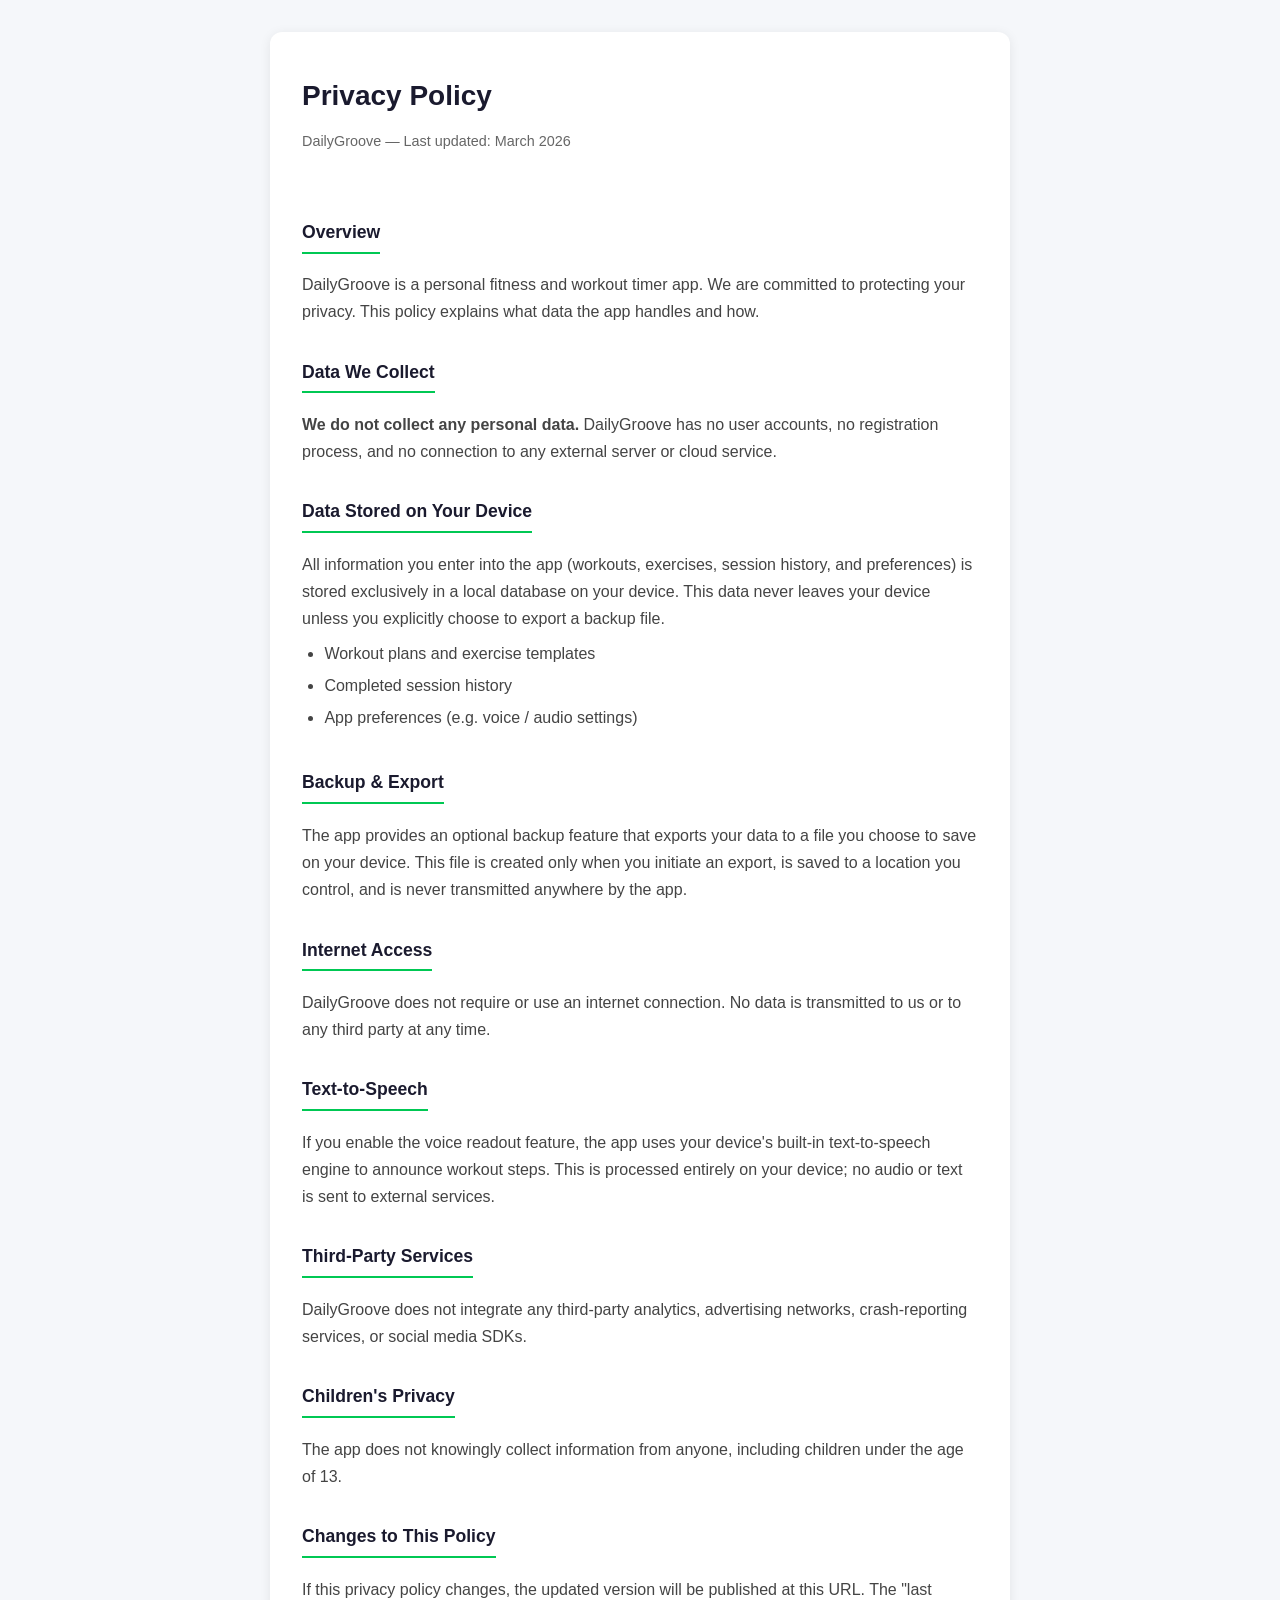
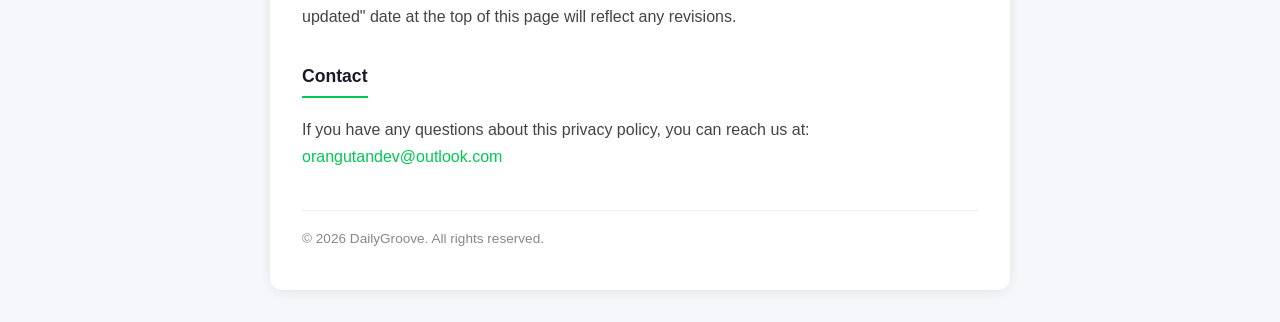
==== index.html @ 5ec430d9 "Add files via upload" ====
<!DOCTYPE html>
<html lang="en">
<head>
  <meta charset="UTF-8" />
  <meta name="viewport" content="width=device-width, initial-scale=1.0" />
  <title>Privacy Policy – DailyGroove</title>
  <style>
    *, *::before, *::after { box-sizing: border-box; margin: 0; padding: 0; }

    body {
      font-family: -apple-system, BlinkMacSystemFont, "Segoe UI", Roboto, Helvetica, Arial, sans-serif;
      background: #f5f7fa;
      color: #222;
      line-height: 1.7;
      padding: 2rem 1rem;
    }

    .card {
      max-width: 740px;
      margin: 0 auto;
      background: #fff;
      border-radius: 12px;
      box-shadow: 0 2px 12px rgba(0,0,0,.08);
      padding: 2.5rem 2rem;
    }

    h1 { font-size: 1.75rem; color: #1a1a2e; margin-bottom: .25rem; }
    .subtitle { color: #666; font-size: .9rem; margin-bottom: 2rem; }

    h2 {
      font-size: 1.1rem;
      color: #1a1a2e;
      margin-top: 2rem;
      margin-bottom: .5rem;
      padding-bottom: .25rem;
      border-bottom: 2px solid #00C853;
      display: inline-block;
    }

    p { margin-top: .6rem; color: #444; }
    ul { margin-top: .5rem; padding-left: 1.4rem; color: #444; }
    li { margin-bottom: .3rem; }

    a { color: #00C853; text-decoration: none; }
    a:hover { text-decoration: underline; }

    .footer {
      margin-top: 2.5rem;
      padding-top: 1rem;
      border-top: 1px solid #eee;
      font-size: .85rem;
      color: #888;
    }
  </style>
</head>
<body>
  <div class="card">
    <h1>Privacy Policy</h1>
    <p class="subtitle">DailyGroove &mdash; Last updated: March 2026</p>

    <h2>Overview</h2>
    <p>
      DailyGroove is a personal fitness and workout timer app. We are committed to protecting
      your privacy. This policy explains what data the app handles and how.
    </p>

    <h2>Data We Collect</h2>
    <p>
      <strong>We do not collect any personal data.</strong> DailyGroove has no user accounts,
      no registration process, and no connection to any external server or cloud service.
    </p>

    <h2>Data Stored on Your Device</h2>
    <p>
      All information you enter into the app (workouts, exercises, session history, and
      preferences) is stored exclusively in a local database on your device. This data never
      leaves your device unless you explicitly choose to export a backup file.
    </p>
    <ul>
      <li>Workout plans and exercise templates</li>
      <li>Completed session history</li>
      <li>App preferences (e.g. voice / audio settings)</li>
    </ul>

    <h2>Backup &amp; Export</h2>
    <p>
      The app provides an optional backup feature that exports your data to a file you choose
      to save on your device. This file is created only when you initiate an export, is saved
      to a location you control, and is never transmitted anywhere by the app.
    </p>

    <h2>Internet Access</h2>
    <p>
      DailyGroove does not require or use an internet connection. No data is transmitted to
      us or to any third party at any time.
    </p>

    <h2>Text-to-Speech</h2>
    <p>
      If you enable the voice readout feature, the app uses your device's built-in
      text-to-speech engine to announce workout steps. This is processed entirely on your
      device; no audio or text is sent to external services.
    </p>

    <h2>Third-Party Services</h2>
    <p>
      DailyGroove does not integrate any third-party analytics, advertising networks,
      crash-reporting services, or social media SDKs.
    </p>

    <h2>Children's Privacy</h2>
    <p>
      The app does not knowingly collect information from anyone, including children under
      the age of 13.
    </p>

    <h2>Changes to This Policy</h2>
    <p>
      If this privacy policy changes, the updated version will be published at this URL.
      The "last updated" date at the top of this page will reflect any revisions.
    </p>

    <h2>Contact</h2>
    <p>
      If you have any questions about this privacy policy, you can reach us at:<br />
      <a href="mailto:orangutandev@outlook.com">orangutandev@outlook.com</a>
    </p>

    <div class="footer">
      &copy; 2026 DailyGroove. All rights reserved.
    </div>
  </div>
</body>
</html>
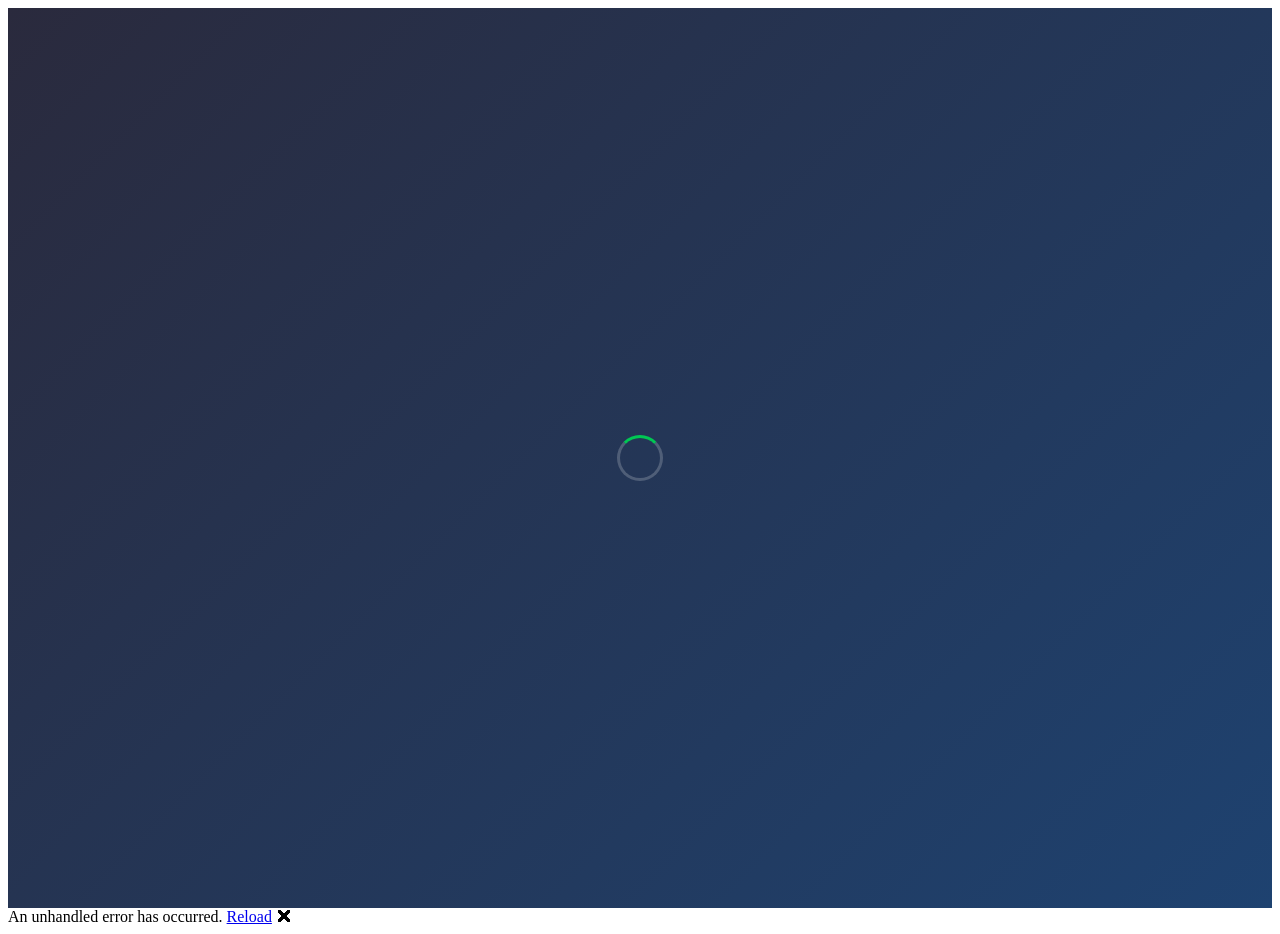
==== commit 775e5fd1: "Migrated from wwwroot to the root folder." ====
--- a/index.html
+++ b/index.html
@@ -1,134 +1,50 @@
-<!DOCTYPE html>
-<html lang="en">
-<head>
-  <meta charset="UTF-8" />
-  <meta name="viewport" content="width=device-width, initial-scale=1.0" />
-  <title>Privacy Policy – DailyGroove</title>
-  <style>
-    *, *::before, *::after { box-sizing: border-box; margin: 0; padding: 0; }
-
-    body {
-      font-family: -apple-system, BlinkMacSystemFont, "Segoe UI", Roboto, Helvetica, Arial, sans-serif;
-      background: #f5f7fa;
-      color: #222;
-      line-height: 1.7;
-      padding: 2rem 1rem;
-    }
-
-    .card {
-      max-width: 740px;
-      margin: 0 auto;
-      background: #fff;
-      border-radius: 12px;
-      box-shadow: 0 2px 12px rgba(0,0,0,.08);
-      padding: 2.5rem 2rem;
-    }
-
-    h1 { font-size: 1.75rem; color: #1a1a2e; margin-bottom: .25rem; }
-    .subtitle { color: #666; font-size: .9rem; margin-bottom: 2rem; }
-
-    h2 {
-      font-size: 1.1rem;
-      color: #1a1a2e;
-      margin-top: 2rem;
-      margin-bottom: .5rem;
-      padding-bottom: .25rem;
-      border-bottom: 2px solid #00C853;
-      display: inline-block;
-    }
-
-    p { margin-top: .6rem; color: #444; }
-    ul { margin-top: .5rem; padding-left: 1.4rem; color: #444; }
-    li { margin-bottom: .3rem; }
-
-    a { color: #00C853; text-decoration: none; }
-    a:hover { text-decoration: underline; }
-
-    .footer {
-      margin-top: 2.5rem;
-      padding-top: 1rem;
-      border-top: 1px solid #eee;
-      font-size: .85rem;
-      color: #888;
-    }
-  </style>
-</head>
-<body>
-  <div class="card">
-    <h1>Privacy Policy</h1>
-    <p class="subtitle">DailyGroove &mdash; Last updated: March 2026</p>
-
-    <h2>Overview</h2>
-    <p>
-      DailyGroove is a personal fitness and workout timer app. We are committed to protecting
-      your privacy. This policy explains what data the app handles and how.
-    </p>
-
-    <h2>Data We Collect</h2>
-    <p>
-      <strong>We do not collect any personal data.</strong> DailyGroove has no user accounts,
-      no registration process, and no connection to any external server or cloud service.
-    </p>
-
-    <h2>Data Stored on Your Device</h2>
-    <p>
-      All information you enter into the app (workouts, exercises, session history, and
-      preferences) is stored exclusively in a local database on your device. This data never
-      leaves your device unless you explicitly choose to export a backup file.
-    </p>
-    <ul>
-      <li>Workout plans and exercise templates</li>
-      <li>Completed session history</li>
-      <li>App preferences (e.g. voice / audio settings)</li>
-    </ul>
-
-    <h2>Backup &amp; Export</h2>
-    <p>
-      The app provides an optional backup feature that exports your data to a file you choose
-      to save on your device. This file is created only when you initiate an export, is saved
-      to a location you control, and is never transmitted anywhere by the app.
-    </p>
-
-    <h2>Internet Access</h2>
-    <p>
-      DailyGroove does not require or use an internet connection. No data is transmitted to
-      us or to any third party at any time.
-    </p>
-
-    <h2>Text-to-Speech</h2>
-    <p>
-      If you enable the voice readout feature, the app uses your device's built-in
-      text-to-speech engine to announce workout steps. This is processed entirely on your
-      device; no audio or text is sent to external services.
-    </p>
-
-    <h2>Third-Party Services</h2>
-    <p>
-      DailyGroove does not integrate any third-party analytics, advertising networks,
-      crash-reporting services, or social media SDKs.
-    </p>
-
-    <h2>Children's Privacy</h2>
-    <p>
-      The app does not knowingly collect information from anyone, including children under
-      the age of 13.
-    </p>
-
-    <h2>Changes to This Policy</h2>
-    <p>
-      If this privacy policy changes, the updated version will be published at this URL.
-      The "last updated" date at the top of this page will reflect any revisions.
-    </p>
-
-    <h2>Contact</h2>
-    <p>
-      If you have any questions about this privacy policy, you can reach us at:<br />
-      <a href="mailto:orangutandev@outlook.com">orangutandev@outlook.com</a>
-    </p>
-
-    <div class="footer">
-      &copy; 2026 DailyGroove. All rights reserved.
-    </div>
-  </div>
-</body>
-</html>
+<!DOCTYPE html>
+<html lang="en">
+
+<head>
+    <meta charset="utf-8" />
+    <meta name="viewport"
+        content="width=device-width, initial-scale=1.0, maximum-scale=1.0, user-scalable=no, viewport-fit=cover" />
+    <title>Daily Groove</title>
+    <base href="/dailygroove/" />
+    <link rel="stylesheet" href="_content/DailyGroove.UI/css/app.css" />
+    <link rel="manifest" href="manifest.webmanifest" />
+    <link rel="icon" href="favicon.png" />
+</head>
+
+<body>
+    <div id="app">
+        <div style="display:flex;align-items:center;justify-content:center;height:100dvh;
+                    background:linear-gradient(135deg,#2a2a3d,#1e4270);">
+            <div style="width:40px;height:40px;border-radius:50%;border:3px solid rgba(255,255,255,0.2);
+                        border-top-color:#00C853;animation:spin 0.8s linear infinite;"></div>
+        </div>
+        <style>
+            @keyframes spin {
+                to {
+                    transform: rotate(360deg)
+                }
+            }
+        </style>
+    </div>
+
+    <div id="blazor-error-ui" data-nosnippet>
+        An unhandled error has occurred.
+        <a href="." class="reload">Reload</a>
+        <span class="dismiss">🗙</span>
+    </div>
+
+    <script src="js/interop.js"></script>
+    <script src="_framework/blazor.webassembly.js"></script>
+    <script>navigator.serviceWorker.register('service-worker.js');</script>
+    <script>
+        (function (l) {
+            if (l.search[1] === '/') {
+                var r = l.search.slice(1).replace(/~and~/g, '&');
+                window.history.replaceState(null, null, l.pathname.slice(0, -1) + r + l.hash);
+            }
+        }(window.location))
+    </script>
+</body>
+
+</html>
--- a/_content/DailyGroove.UI/css/app.css
+++ b/_content/DailyGroove.UI/css/app.css
@@ -0,0 +1,561 @@
+/* ============================================================
+   DailyGroove — Midnight Theme
+   Glassmorphism dark design matching MAUI Colors.xaml
+   ============================================================ */
+
+:root {
+  --gradient-start:   #2a2a3d;
+  --gradient-mid:     #253049;
+  --gradient-end:     #1e4270;
+  --glass-bg:         rgba(255,255,255,0.12);
+  --glass-border:     rgba(255,255,255,0.25);
+  --glass-highlight:  rgba(255,255,255,0.38);
+  --glass-btn:        rgba(255,255,255,0.19);
+  --accent:           #00C853;
+  --accent-dark:      #00A843;
+  --text-primary:     #ffffff;
+  --text-secondary:   rgba(255,255,255,0.70);
+  --text-muted:       rgba(255,255,255,0.50);
+  --danger:           #FF6B6B;
+  --danger-bg:        rgba(255,68,68,0.19);
+  --danger-border:    rgba(255,68,68,0.31);
+  --cat-strength:     #3B82F6;
+  --cat-cardio:       #EF4444;
+  --cat-mobility:     #10B981;
+  --bottom-nav-h:     0px;
+  --safe-top:         env(safe-area-inset-top, 0px);
+
+  color: var(--text-primary);
+}
+
+/* ---- Reset ---- */
+*, *::before, *::after { box-sizing: border-box; }
+html, body { margin: 0; padding: 0; height: 100%; font-family: -apple-system, "Helvetica Neue", Arial, sans-serif; }
+button { cursor: pointer; border: none; background: none; font-family: inherit; }
+input, select, textarea { font-family: inherit; }
+a { text-decoration: none; color: inherit; }
+
+/* ---- Blazor error UI (hide by default) ---- */
+#blazor-error-ui {
+  display: none;
+  background: #fff3cd;
+  bottom: 0; left: 0; right: 0;
+  padding: 0.5rem 1rem;
+  position: fixed;
+  z-index: 9999;
+}
+#blazor-error-ui .dismiss { cursor: pointer; position: absolute; right: 12px; top: 8px; }
+
+/* ---- Shell ---- */
+.app-shell {
+  display: flex;
+  flex-direction: column;
+  height: 100dvh;
+  overflow: hidden;
+}
+.page-content {
+  flex: 1;
+  overflow: hidden;
+  display: flex;
+  flex-direction: column;
+}
+
+/* ---- Shell nav button (hamburger / back arrow) ---- */
+.shell-nav-btn {
+  position: fixed;
+  top: calc(var(--safe-top) + 10px);
+  left: 12px;
+  z-index: 300;
+  width: 44px;
+  height: 44px;
+  border-radius: 10px;
+  background: transparent;
+  border: none;
+  color: var(--text-primary);
+  font-size: 22px;
+  display: flex;
+  align-items: center;
+  justify-content: center;
+  cursor: pointer;
+  -webkit-tap-highlight-color: transparent;
+}
+.shell-nav-btn:active { opacity: 0.6; }
+
+/* ---- Side drawer ---- */
+.nav-drawer {
+  position: fixed;
+  top: 0; left: 0; bottom: 0;
+  width: 280px;
+  background: var(--gradient-start);
+  border-right: 1px solid var(--glass-border);
+  z-index: 400;
+  transform: translateX(-100%);
+  transition: transform 0.25s cubic-bezier(0.4, 0, 0.2, 1);
+  display: flex;
+  flex-direction: column;
+  padding-top: var(--safe-top);
+}
+.nav-drawer.drawer-open { transform: translateX(0); }
+
+.drawer-backdrop {
+  position: fixed;
+  inset: 0;
+  background: rgba(0,0,0,0.5);
+  z-index: 350;
+  backdrop-filter: blur(2px);
+}
+
+.drawer-header {
+  display: flex;
+  align-items: center;
+  justify-content: space-between;
+  padding: 20px 16px 18px;
+  border-bottom: 1px solid var(--glass-border);
+  background: linear-gradient(135deg, rgba(42,42,61,0.9), rgba(30,66,112,0.9));
+}
+
+.drawer-footer {
+  margin: 1rem;
+}
+
+.drawer-app-name {
+  font-size: 20px;
+  font-weight: 700;
+  color: var(--text-primary);
+}
+.drawer-close-btn {
+  width: 32px; height: 32px;
+  border-radius: 8px;
+  background: var(--glass-btn);
+  border: 1px solid var(--glass-border);
+  color: var(--text-primary);
+  font-size: 14px;
+  display: flex; align-items: center; justify-content: center;
+  cursor: pointer;
+}
+
+.drawer-items { flex: 1; padding: 12px 8px; }
+.drawer-item {
+  display: flex;
+  align-items: center;
+  gap: 14px;
+  padding: 14px 12px;
+  border-radius: 10px;
+  color: var(--text-primary);
+  font-size: 16px;
+  transition: background 0.15s;
+}
+.drawer-item:active { background: var(--glass-btn); }
+.drawer-item-icon { font-size: 20px; width: 28px; text-align: center; }
+.drawer-item-label { font-weight: 500; }
+
+/* ---- Page background ---- */
+.page-bg {
+  flex: 1;
+  display: flex;
+  flex-direction: column;
+  background: linear-gradient(135deg, var(--gradient-start) 0%, var(--gradient-mid) 50%, var(--gradient-end) 100%);
+  overflow: hidden;
+}
+
+/* ---- Glass header ---- */
+.glass-header {
+  background: var(--glass-bg);
+  border-bottom: 1px solid var(--glass-border);
+  backdrop-filter: blur(12px);
+  padding: calc(var(--safe-top) + 16px) 20px 16px 64px; /* left: room for shell-nav-btn */
+  flex-shrink: 0;
+}
+.header-content {
+  display: flex;
+  align-items: flex-start;
+  justify-content: space-between;
+  gap: 12px;
+}
+.page-title { font-size: 28px; font-weight: 700; color: var(--text-primary); }
+.page-subtitle { font-size: 13px; color: var(--text-secondary); margin-top: 2px; }
+
+/* ---- List scroll area ---- */
+.list-scroll {
+  flex: 1;
+  overflow-y: auto;
+  padding: 12px 16px;
+  -webkit-overflow-scrolling: touch;
+}
+
+/* ---- Glass card ---- */
+.glass-card {
+  background: var(--glass-bg);
+  border: 1px solid var(--glass-border);
+  border-radius: 16px;
+  padding: 16px;
+  margin-bottom: 12px;
+}
+
+/* ---- Buttons ---- */
+.btn {
+  display: inline-flex;
+  align-items: center;
+  justify-content: center;
+  padding: 10px 16px;
+  border-radius: 10px;
+  font-size: 14px;
+  font-weight: 600;
+  transition: opacity 0.15s;
+  white-space: nowrap;
+}
+.btn:active { opacity: 0.75; }
+.btn-accent    { background: var(--accent); color: #fff; }
+.btn-glass     { background: var(--glass-btn); color: var(--text-primary); border: 1px solid var(--glass-border); }
+.btn-danger    { background: var(--danger-bg); color: var(--danger); border: 1px solid var(--danger-border); }
+.btn-danger-outline { background: transparent; color: var(--danger); border: 1px solid var(--danger-border); padding: 8px 14px; border-radius: 10px; }
+.btn-danger-icon { background: var(--danger-bg); color: var(--danger); border: 1px solid var(--danger-border); width: 38px; height: 38px; border-radius: 10px; font-size: 16px; padding: 0; }
+.btn-share { background: var(--glass-btn); color: var(--text-primary); border: 1px solid var(--glass-border); width: 44px; height: 46px; padding: 0; font-size: 18px; border-radius: 10px; }
+.btn.sm { padding: 6px 12px; font-size: 13px; }
+.flex-1 { flex: 1; }
+.flex-2 { flex: 2; }
+.icon-btn { background: var(--glass-btn); color: var(--text-primary); border: 1px solid var(--glass-border); width: 44px; height: 44px; border-radius: 10px; font-size: 16px; display: flex; align-items: center; justify-content: center; padding: 0; }
+.icon-btn.sm  { width: 36px; height: 36px; font-size: 14px; border-radius: 8px; }
+.icon-btn.xs  { width: 32px; height: 32px; font-size: 12px; border-radius: 6px; }
+.icon-btn.danger { background: var(--danger-bg); color: var(--danger); border-color: var(--danger-border); }
+
+/* ---- FAB ---- */
+.fab {
+  position: absolute;
+  bottom: calc(env(safe-area-inset-bottom, 0px) + 16px);
+  left: 50%;
+  transform: translateX(-50%);
+  background: var(--accent);
+  color: #fff;
+  font-size: 16px;
+  font-weight: 700;
+  padding: 0 28px;
+  height: 54px;
+  border-radius: 27px;
+  white-space: nowrap;
+  box-shadow: 0 6px 20px rgba(0,200,83,0.4);
+  z-index: 10;
+}
+.page-bg { position: relative; }
+
+/* ---- Empty state ---- */
+.empty-state {
+  display: flex;
+  flex-direction: column;
+  align-items: center;
+  justify-content: center;
+  padding: 60px 32px;
+  gap: 16px;
+  text-align: center;
+}
+.circle-add-btn {
+  width: 100px; height: 100px; border-radius: 50%;
+  font-size: 48px; color: var(--text-primary);
+  background: var(--glass-bg); border: 1px solid var(--glass-border);
+  display: flex; align-items: center; justify-content: center;
+  cursor: pointer;
+}
+.circle-add-btn.glass { background: var(--glass-bg); color: var(--glass-highlight); }
+.empty-title { font-size: 22px; font-weight: 700; color: var(--text-primary); }
+.empty-sub   { font-size: 14px; color: var(--text-muted); }
+
+/* ---- Loading ---- */
+.loading-center { display: flex; align-items: center; justify-content: center; padding: 60px; }
+.spinner {
+  width: 36px; height: 36px; border-radius: 50%;
+  border: 3px solid var(--glass-border);
+  border-top-color: var(--accent);
+  animation: spin 0.8s linear infinite;
+}
+.spinner-lg { width: 56px; height: 56px; border-width: 4px; }
+@keyframes spin { to { transform: rotate(360deg); } }
+
+/* ---- Workout card ---- */
+.workout-card .card-title-row {
+  display: flex; align-items: center; justify-content: space-between; margin-bottom: 6px;
+}
+.card-title { font-size: 20px; font-weight: 700; color: var(--text-primary); overflow: hidden; text-overflow: ellipsis; white-space: nowrap; }
+.duration-badge {
+  background: var(--glass-btn); border: 1px solid var(--glass-border);
+  padding: 4px 10px; border-radius: 12px;
+  font-size: 12px; font-weight: 700; color: var(--text-primary); white-space: nowrap;
+}
+.card-summary { font-size: 13px; color: var(--text-muted); margin-bottom: 8px; }
+.sets-row { display: flex; flex-wrap: nowrap; overflow-x: auto; gap: 8px; margin-bottom: 12px; padding-bottom: 4px; }
+.set-chip-wrap { position: relative; flex-shrink: 0; }
+.set-chip {
+  background: var(--glass-btn); border: 1px solid var(--glass-border);
+  padding: 4px 8px; border-radius: 8px; display: flex; gap: 6px;
+  margin-top: 6px; margin-right: 6px;
+}
+.exercise-name { font-size: 12px; color: var(--text-secondary); }
+.repeat-badge {
+  position: absolute; top: 0; right: 0;
+  background: var(--accent); color: #fff; font-size: 10px; font-weight: 700;
+  padding: 2px 6px; border-radius: 8px;
+}
+.card-actions { display: flex; gap: 8px; align-items: center; flex-wrap: nowrap; overflow-x: auto; }
+.card-actions .btn-accent { flex: 2; min-height: 46px; }
+.card-actions .btn-glass, .card-actions .btn-danger { flex: 1; min-height: 46px; }
+
+/* ---- Section label ---- */
+.section-label {
+  font-size: 12px; font-weight: 700; color: var(--text-muted); text-transform: uppercase;
+  letter-spacing: 0.08em; margin: 4px 4px 8px;
+}
+
+/* ---- WorkoutEdit ---- */
+.title-input-wrap { margin-top: 10px; }
+.title-input {
+  width: 100%; background: var(--glass-btn); border: 1px solid var(--glass-border);
+  color: var(--text-primary); font-size: 18px; font-weight: 700;
+  padding: 10px 14px; border-radius: 10px; outline: none;
+}
+.title-input::placeholder { color: var(--glass-highlight); }
+
+.set-card { padding: 14px; }
+.set-header { display: flex; gap: 6px; align-items: center; margin-bottom: 10px; }
+.set-title-input {
+  flex: 1; background: transparent; border: none; border-bottom: 1px solid var(--glass-border);
+  color: var(--text-primary); font-size: 16px; font-weight: 700; padding: 4px 0; outline: none;
+}
+.repeat-row { display: flex; align-items: center; gap: 8px; margin-bottom: 12px; font-size: 13px; }
+.repeat-input {
+  width: 52px; background: var(--glass-btn); border: 1px solid var(--glass-border);
+  color: var(--text-primary); text-align: center; font-size: 14px; padding: 4px 6px;
+  border-radius: 6px; outline: none;
+}
+.muted { color: var(--text-muted); font-size: 13px; }
+.small { font-size: 12px; }
+
+/* Activity cards inside set */
+.activity-card {
+  display: flex; gap: 12px; padding: 12px; border-radius: 10px;
+  border: 1px solid var(--glass-border); margin-bottom: 8px;
+}
+.activity-exercise { background: rgba(59,130,246,0.12); }
+.activity-rest      { background: rgba(255,193,7,0.12); }
+.activity-left-bar  { width: 4px; border-radius: 2px; align-self: stretch; flex-shrink: 0; }
+.bar-exercise { background: var(--cat-strength); }
+.bar-rest     { background: #FFC107; }
+.activity-content { flex: 1; display: flex; flex-direction: column; gap: 8px; }
+.activity-title-row { display: flex; justify-content: space-between; gap: 8px; }
+.activity-title-col { flex: 1; }
+.activity-title-input {
+  width: 100%; background: var(--glass-bg); border: 1px solid var(--glass-border);
+  color: var(--text-primary); font-size: 15px; font-weight: 600;
+  padding: 4px 10px; border-radius: 8px; outline: none;
+}
+.type-label { font-size: 11px; color: var(--text-muted); margin-top: 2px; margin-left: 4px; }
+.activity-order-btns { display: flex; gap: 4px; align-items: center; }
+.duration-row { display: flex; align-items: center; gap: 4px; }
+.dur-input {
+  width: 40px; text-align: center; background: transparent; border: none;
+  border-bottom: 1px solid var(--glass-border); color: var(--text-primary); font-size: 14px;
+  padding: 2px 0; outline: none;
+}
+.trigger-row { display: flex; gap: 6px; align-items: center; flex-wrap: wrap; }
+.trigger-btn {
+  padding: 6px 12px; border-radius: 6px; font-size: 13px; font-weight: 600;
+  background: transparent; border: 1px solid var(--glass-border); color: var(--text-primary);
+  cursor: pointer;
+}
+.trigger-btn.active { background: var(--glass-btn); }
+.trigger-hint { font-size: 11px; color: var(--text-muted); margin-left: 4px; }
+
+/* Toggle switch */
+.toggle-row { display: flex; justify-content: space-between; align-items: center; gap: 12px; }
+.toggle-label { font-size: 14px; font-weight: 600; color: var(--text-primary); }
+.toggle-switch { position: relative; display: inline-block; width: 44px; height: 26px; flex-shrink: 0; }
+.toggle-switch input { opacity: 0; width: 0; height: 0; }
+.toggle-slider {
+  position: absolute; inset: 0; background: var(--glass-btn); border-radius: 13px;
+  transition: background 0.2s; cursor: pointer;
+}
+.toggle-slider::before {
+  content: ""; position: absolute; left: 3px; top: 3px; width: 20px; height: 20px;
+  background: #fff; border-radius: 50%; transition: transform 0.2s;
+}
+.toggle-switch input:checked + .toggle-slider { background: var(--accent); }
+.toggle-switch input:checked + .toggle-slider::before { transform: translateX(18px); }
+
+.add-activity-row { display: flex; gap: 8px; margin-top: 8px; }
+.add-set-card {
+  display: flex; align-items: center; justify-content: center; gap: 8px;
+  background: var(--glass-bg); border: 2px dashed var(--glass-border); border-radius: 12px;
+  padding: 16px; cursor: pointer; margin-bottom: 16px;
+}
+.add-set-plus { font-size: 20px; color: var(--glass-highlight); }
+.add-set-label { font-size: 16px; color: var(--glass-highlight); }
+
+.bottom-bar {
+  display: flex; gap: 12px; padding: 12px 16px;
+  background: var(--glass-bg); border-top: 1px solid var(--glass-border);
+  padding-bottom: calc(12px + env(safe-area-inset-bottom, 0px));
+  flex-shrink: 0;
+}
+
+/* ---- Workout page ---- */
+.workout-page {
+  flex: 1; display: flex; flex-direction: column; position: relative;
+  overflow: hidden; min-height: 0;
+}
+.workout-top-bar {
+  display: flex; align-items: center; justify-content: space-between;
+  padding: calc(var(--safe-top) + 12px) 16px 12px;
+  gap: 12px;
+}
+.workout-set-name { font-size: 10px; color: rgba(255,255,255,0.8); text-align: center; }
+.workout-progress-text { font-size: 14px; font-weight: 700; color: #fff; text-align: center; }
+.workout-progress-info { flex: 1; text-align: center; }
+.workout-main {
+  flex: 1; display: flex; flex-direction: column;
+  align-items: center; justify-content: center; gap: 36px; padding: 16px;
+  overflow-y: auto;
+}
+.activity-display { text-align: center; }
+.activity-title-lg { font-size: 32px; font-weight: 700; color: #fff; }
+.round-display { font-size: 12px; color: rgba(255,255,255,0.8); margin-top: 4px; }
+
+/* Hero timer */
+.timer-circle {
+  width: 220px; height: 220px; border-radius: 50%;
+  background: rgba(255,255,255,0.08); border: 2px solid rgba(255,255,255,0.25);
+  display: flex; flex-direction: column; align-items: center; justify-content: center;
+  gap: 12px; transition: opacity 0.2s;
+}
+.timer-circle.paused { opacity: 0.7; }
+.timer-text { font-size: 40px; font-weight: 700; color: #fff; font-variant-numeric: tabular-nums; }
+.timer-pause-btn {
+  background: rgba(255,255,255,0.15); border: 1px solid rgba(255,255,255,0.3);
+  width: 52px; height: 52px; border-radius: 50%;
+  font-size: 20px; color: #fff; display: flex; align-items: center; justify-content: center;
+  cursor: pointer;
+}
+
+.progress-bar-track { height: 3px; background: rgba(255,255,255,0.1); flex-shrink: 0; }
+.progress-bar-fill  { height: 100%; background: var(--accent); transition: width 0.3s; }
+
+.workout-bottom {
+  display: flex; gap: 12px; padding: 12px 16px;
+  padding-bottom: calc(12px + env(safe-area-inset-bottom, 0px));
+  flex-shrink: 0;
+}
+
+/* Complete screen */
+.workout-complete {
+  position: absolute; inset: 0; display: flex; flex-direction: column;
+  align-items: center; justify-content: center; gap: 16px; padding: 32px;
+  text-align: center;
+}
+.complete-emoji { font-size: 64px; }
+.complete-title { font-size: 28px; font-weight: 700; color: #fff; }
+.complete-sub   { font-size: 14px; color: rgba(255,255,255,0.8); }
+
+/* Overlays */
+.fullscreen-overlay {
+  position: absolute; inset: 0; z-index: 100;
+  background: rgba(26,26,46,0.92);
+  display: flex; flex-direction: column; align-items: center; justify-content: center;
+  gap: 24px;
+}
+.fullscreen-overlay.prepare { background: rgba(0,0,0,0.85); }
+.fullscreen-loading { position: absolute; inset: 0; z-index: 200; background: rgba(0,0,0,0.4); display: flex; align-items: center; justify-content: center; }
+.overlay-label { font-size: 42px; font-weight: 700; color: #fff; }
+.overlay-countdown { font-size: 108px; font-weight: 700; color: var(--accent); line-height: 1; font-variant-numeric: tabular-nums; }
+.overlay-activity { font-size: 18px; color: rgba(255,255,255,0.8); }
+
+/* ---- Exercises page ---- */
+.exercise-card { display: flex; gap: 12px; align-items: center; padding: 14px 16px; }
+.exercise-indicator { width: 4px; height: 44px; border-radius: 2px; flex-shrink: 0; }
+.cat-strength { background: var(--cat-strength); }
+.cat-cardio   { background: var(--cat-cardio); }
+.cat-mobility { background: var(--cat-mobility); }
+.exercise-info { flex: 1; }
+.exercise-title { font-size: 17px; font-weight: 700; color: var(--text-primary); }
+.exercise-meta  { display: flex; gap: 8px; align-items: center; flex-wrap: wrap; margin-top: 4px; }
+.category-badge {
+  padding: 2px 8px; border-radius: 10px; font-size: 11px; font-weight: 700; color: #fff;
+}
+.exercise-actions { display: flex; gap: 8px; align-items: center; }
+
+/* ---- Edit overlay (exercises) ---- */
+.overlay-backdrop {
+  position: fixed; inset: 0; z-index: 50;
+  background: rgba(0,0,0,0.5);
+  display: flex; align-items: center; justify-content: center;
+  padding: 16px;
+}
+.overlay-card {
+  background: var(--gradient-start); border: 1px solid var(--glass-border);
+  border-radius: 20px; padding: 24px; width: 100%; max-width: 440px;
+  max-height: 90dvh; overflow-y: auto;
+}
+.overlay-title { font-size: 22px; font-weight: 700; color: var(--text-primary); margin-bottom: 20px; }
+.form-field { margin-bottom: 16px; }
+.field-label { font-size: 13px; color: var(--text-muted); display: block; margin-bottom: 6px; }
+.field-input, .field-select {
+  width: 100%; background: var(--glass-bg); border: 1px solid var(--glass-border);
+  color: var(--text-primary); font-size: 15px; padding: 10px 14px;
+  border-radius: 12px; outline: none;
+}
+.field-input::placeholder { color: var(--glass-highlight); }
+.field-select option { background: #2a2a3d; color: #fff; }
+.checkbox-list { background: var(--glass-bg); border: 1px solid var(--glass-border); border-radius: 12px; padding: 8px; }
+.checkbox-row { display: flex; align-items: center; gap: 8px; padding: 6px; font-size: 14px; color: var(--text-primary); cursor: pointer; }
+.overlay-buttons { display: flex; gap: 12px; margin-top: 20px; }
+
+/* ---- Settings page ---- */
+.settings-card { display: flex; flex-direction: column; gap: 8px; }
+.settings-card-title { font-size: 16px; font-weight: 700; color: var(--text-primary); }
+.stepper-row { display: flex; align-items: center; gap: 12px; }
+.stepper-btn {
+  width: 44px; height: 44px; border-radius: 10px; font-size: 22px;
+  background: var(--glass-btn); border: 1px solid var(--glass-border); color: var(--text-primary);
+  display: flex; align-items: center; justify-content: center;
+}
+.stepper-btn.accent { background: var(--accent); border-color: transparent; }
+.stepper-value { font-size: 24px; font-weight: 700; color: var(--text-primary); min-width: 40px; text-align: center; }
+.status-msg { font-size: 13px; color: var(--text-muted); margin-top: 4px; }
+.locale-list { max-height: 240px; overflow-y: auto; display: flex; flex-direction: column; gap: 4px; margin-top: 8px; }
+.locale-item {
+  background: var(--glass-btn); border: 1px solid var(--glass-border);
+  border-radius: 10px; padding: 10px 12px; cursor: pointer;
+}
+.locale-item.selected { background: rgba(0,200,83,0.19); border-color: var(--accent); border-width: 2px; }
+.locale-name { font-size: 14px; font-weight: 700; color: var(--text-primary); }
+
+/* ---- Alert dialog ---- */
+.alert-backdrop {
+  position: fixed; inset: 0; z-index: 500;
+  background: rgba(0,0,0,0.6);
+  display: flex; align-items: center; justify-content: center;
+  padding: 24px;
+}
+.alert-dialog {
+  background: #253049; border: 1px solid var(--glass-border);
+  border-radius: 16px; padding: 24px; width: 100%; max-width: 340px;
+}
+.alert-title   { font-size: 18px; font-weight: 700; color: var(--text-primary); margin-bottom: 10px; }
+.alert-message { font-size: 14px; color: var(--text-secondary); margin-bottom: 20px; line-height: 1.5; }
+.alert-buttons { display: flex; gap: 10px; }
+.alert-btn { flex: 1; padding: 12px; border-radius: 10px; font-size: 15px; font-weight: 600; cursor: pointer; }
+.alert-btn-cancel     { background: var(--glass-btn); color: var(--text-primary); border: 1px solid var(--glass-border); }
+.alert-btn-accept     { background: var(--accent); color: #fff; border: none; }
+.alert-btn-destructive{ background: var(--danger-bg); color: var(--danger); border: 1px solid var(--danger-border); }
+
+/* ---- Migration banner ---- */
+.migration-banner {
+  margin: 12px 16px 0;
+  padding: 14px 16px;
+  background: rgba(0,200,83,0.12);
+  border: 1px solid rgba(0,200,83,0.35);
+  border-radius: 14px;
+  font-size: 14px;
+  color: var(--text-secondary);
+  line-height: 1.5;
+}
+.migration-banner-actions {
+  display: flex; gap: 10px; margin-top: 12px;
+}
+.btn-sm { padding: 8px 16px; font-size: 13px; }
